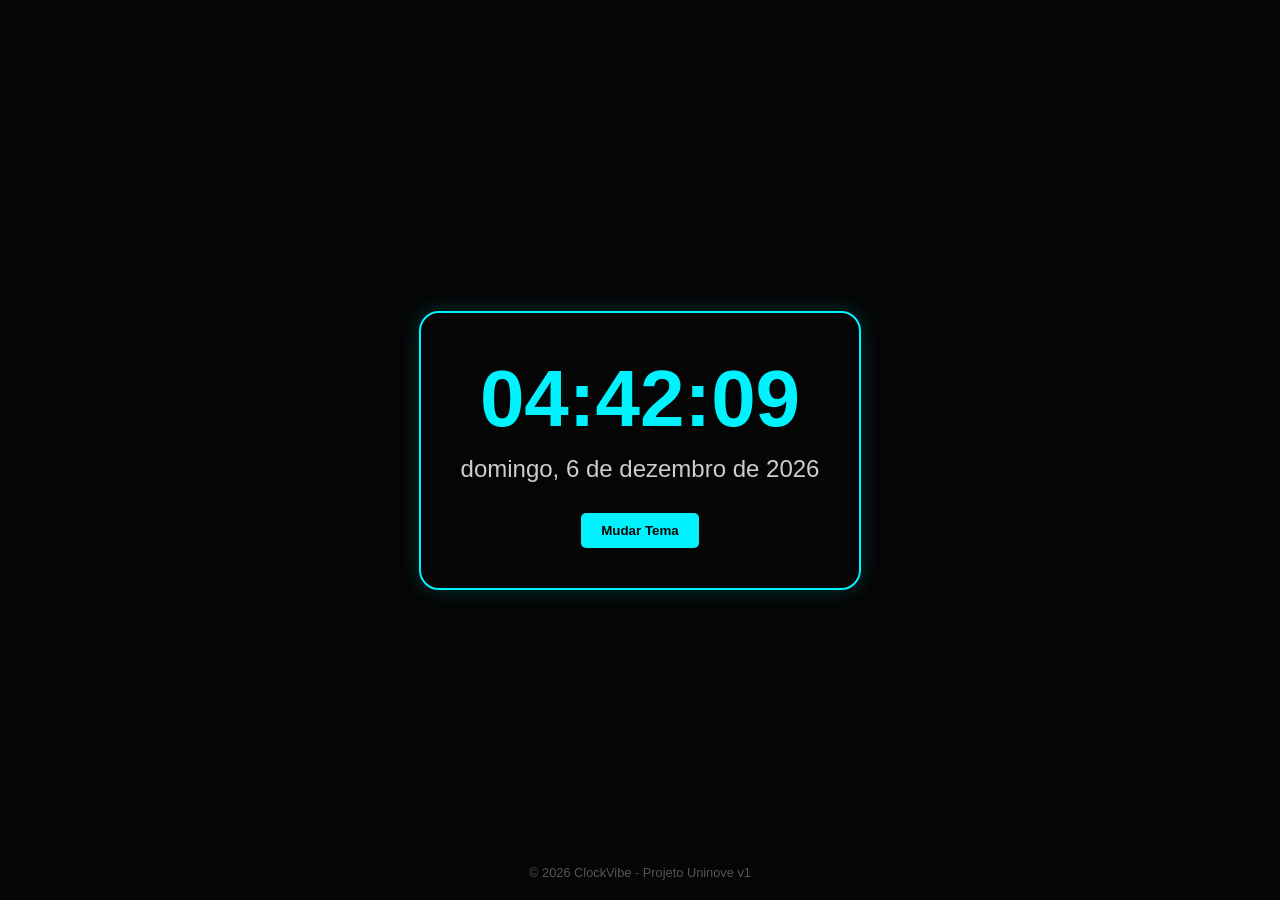
==== v1-inicio/index.html @ d83a6b18 "Uninove: ClockVibe - 3 Versões Evolutivas" ====
<!DOCTYPE html>
<html lang="pt-BR">
<head>
    <meta charset="UTF-8">
    <meta name="viewport" content="width=device-width, initial-scale=1.0">
    <title>ClockVibe v1 — Início</title>
    <style>
        body { font-family: 'Segoe UI', Tahoma, Geneva, Verdana, sans-serif; background-color: #050505; color: #00f2ff; display: flex; flex-direction: column; align-items: center; justify-content: center; height: 100vh; margin: 0; }
        .clock-container { text-align: center; padding: 40px; border: 2px solid #00f2ff; border-radius: 20px; box-shadow: 0 0 20px rgba(0, 242, 255, 0.2); }
        .time { font-size: 5rem; font-weight: bold; margin-bottom: 10px; }
        .date { font-size: 1.5rem; color: #fff; opacity: 0.8; }
        .theme-btn { margin-top: 30px; padding: 10px 20px; background: #00f2ff; color: #050505; border: none; border-radius: 5px; cursor: pointer; font-weight: bold; }
        footer { position: absolute; bottom: 20px; font-size: 0.8rem; color: #555; }
    </style>
</head>
<body>
    <div class="clock-container">
        <div class="time" id="time">00:00:00</div>
        <div class="date" id="date">01 de Janeiro de 2026</div>
        <button class="theme-btn" onclick="toggleTheme()">Mudar Tema</button>
    </div>
    <footer>&copy; 2026 ClockVibe - Projeto Uninove v1</footer>
    <script>
        function updateClock() {
            const now = new Date();
            document.getElementById('time').textContent = now.toLocaleTimeString('pt-BR');
            document.getElementById('date').textContent = now.toLocaleDateString('pt-BR', { dateStyle: 'full' });
        }
        setInterval(updateClock, 1000);
        updateClock();

        function toggleTheme() {
            const body = document.body;
            if (body.style.backgroundColor === 'white') {
                body.style.backgroundColor = '#050505';
                body.style.color = '#00f2ff';
            } else {
                body.style.backgroundColor = 'white';
                body.style.color = '#333';
            }
        }
    </script>
</body>
</html>
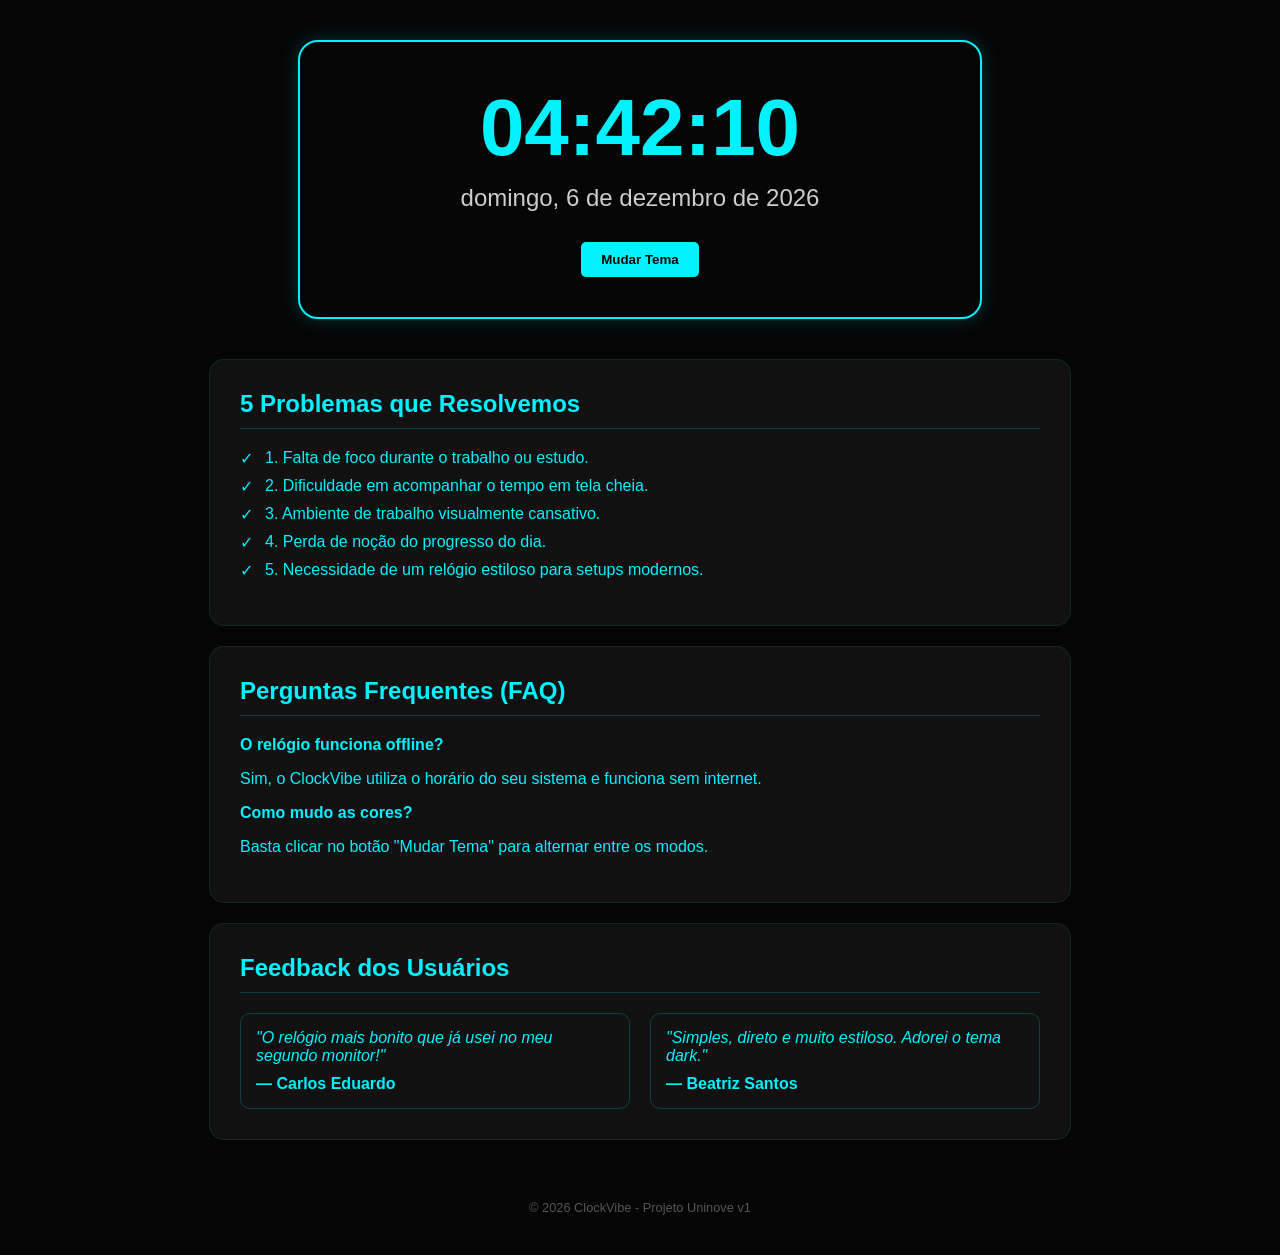
==== commit e4f7bcc5: "Update: Added FAQ, Feedback and Problems Resolved to all versions" ====
--- a/v1-inicio/index.html
+++ b/v1-inicio/index.html
@@ -5,12 +5,26 @@
     <meta name="viewport" content="width=device-width, initial-scale=1.0">
     <title>ClockVibe v1 — Início</title>
     <style>
-        body { font-family: 'Segoe UI', Tahoma, Geneva, Verdana, sans-serif; background-color: #050505; color: #00f2ff; display: flex; flex-direction: column; align-items: center; justify-content: center; height: 100vh; margin: 0; }
-        .clock-container { text-align: center; padding: 40px; border: 2px solid #00f2ff; border-radius: 20px; box-shadow: 0 0 20px rgba(0, 242, 255, 0.2); }
+        body { font-family: 'Segoe UI', Tahoma, Geneva, Verdana, sans-serif; background-color: #050505; color: #00f2ff; display: flex; flex-direction: column; align-items: center; min-height: 100vh; margin: 0; padding: 40px 20px; }
+        .clock-container { text-align: center; padding: 40px; border: 2px solid #00f2ff; border-radius: 20px; box-shadow: 0 0 20px rgba(0, 242, 255, 0.2); margin-bottom: 40px; width: 100%; max-width: 600px; }
         .time { font-size: 5rem; font-weight: bold; margin-bottom: 10px; }
         .date { font-size: 1.5rem; color: #fff; opacity: 0.8; }
         .theme-btn { margin-top: 30px; padding: 10px 20px; background: #00f2ff; color: #050505; border: none; border-radius: 5px; cursor: pointer; font-weight: bold; }
-        footer { position: absolute; bottom: 20px; font-size: 0.8rem; color: #555; }
+        
+        .info-section { width: 100%; max-width: 800px; background: rgba(255,255,255,0.05); padding: 30px; border-radius: 15px; margin-bottom: 20px; border: 1px solid rgba(0, 242, 255, 0.1); }
+        h2 { color: #00f2ff; border-bottom: 1px solid rgba(0, 242, 255, 0.2); padding-bottom: 10px; margin-top: 0; }
+        .problemas-list { list-style: none; padding: 0; }
+        .problemas-list li { margin-bottom: 10px; padding-left: 25px; position: relative; }
+        .problemas-list li::before { content: '✓'; position: absolute; left: 0; color: #00f2ff; }
+        
+        .faq-item { margin-bottom: 15px; }
+        .faq-item strong { color: #00f2ff; display: block; margin-bottom: 5px; }
+        
+        .feedback-grid { display: grid; grid-template-columns: repeat(auto-fit, minmax(250px, 1fr)); gap: 20px; }
+        .feedback-card { padding: 15px; border: 1px solid rgba(0, 242, 255, 0.2); border-radius: 10px; font-style: italic; }
+        .feedback-card span { display: block; margin-top: 10px; font-weight: bold; font-style: normal; color: #00f2ff; }
+        
+        footer { margin-top: 40px; font-size: 0.8rem; color: #555; }
     </style>
 </head>
 <body>
@@ -19,6 +33,44 @@
         <div class="date" id="date">01 de Janeiro de 2026</div>
         <button class="theme-btn" onclick="toggleTheme()">Mudar Tema</button>
     </div>
+
+    <div class="info-section">
+        <h2>5 Problemas que Resolvemos</h2>
+        <ul class="problemas-list">
+            <li>1. Falta de foco durante o trabalho ou estudo.</li>
+            <li>2. Dificuldade em acompanhar o tempo em tela cheia.</li>
+            <li>3. Ambiente de trabalho visualmente cansativo.</li>
+            <li>4. Perda de noção do progresso do dia.</li>
+            <li>5. Necessidade de um relógio estiloso para setups modernos.</li>
+        </ul>
+    </div>
+
+    <div class="info-section">
+        <h2>Perguntas Frequentes (FAQ)</h2>
+        <div class="faq-item">
+            <strong>O relógio funciona offline?</strong>
+            <p>Sim, o ClockVibe utiliza o horário do seu sistema e funciona sem internet.</p>
+        </div>
+        <div class="faq-item">
+            <strong>Como mudo as cores?</strong>
+            <p>Basta clicar no botão "Mudar Tema" para alternar entre os modos.</p>
+        </div>
+    </div>
+
+    <div class="info-section">
+        <h2>Feedback dos Usuários</h2>
+        <div class="feedback-grid">
+            <div class="feedback-card">
+                "O relógio mais bonito que já usei no meu segundo monitor!"
+                <span>— Carlos Eduardo</span>
+            </div>
+            <div class="feedback-card">
+                "Simples, direto e muito estiloso. Adorei o tema dark."
+                <span>— Beatriz Santos</span>
+            </div>
+        </div>
+    </div>
+
     <footer>&copy; 2026 ClockVibe - Projeto Uninove v1</footer>
     <script>
         function updateClock() {
